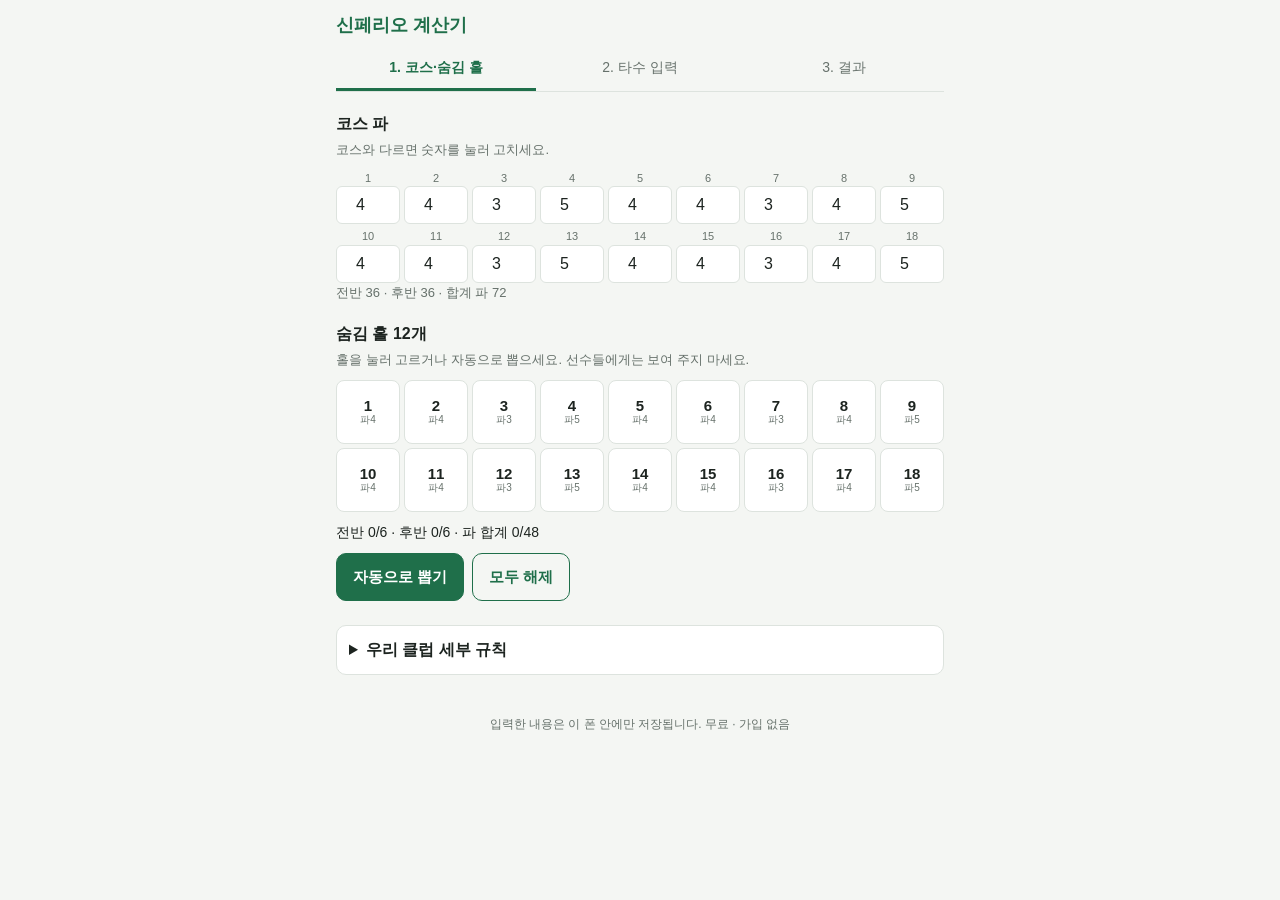
==== index.html @ a630f060 "신페리오 계산기: 숨김 홀 뽑기, 타수 입력, 순위·카톡 복사 Co-Authored-By: Claude Opus 5.5 <noreply@anthropic.com>" ====
<!doctype html>
<html lang="ko">
<head>
  <meta charset="utf-8">
  <meta name="viewport" content="width=device-width, initial-scale=1">
  <title>신페리오 계산기</title>
  <meta name="description" content="골프 월례회 신페리오 점수를 폰으로 바로 계산합니다. 무료, 가입 없음.">
  <meta property="og:type" content="website">
  <meta property="og:title" content="신페리오 계산기 · 골프 월례회">
  <meta property="og:description" content="숨김 홀 뽑기부터 핸디캡·순위·카톡 공유까지 폰으로 한 번에. 무료, 가입 없음.">
  <meta name="theme-color" content="#1f6f4a">
  <link rel="stylesheet" href="style.css">
</head>
<body>
  <header class="top">
    <h1>신페리오 계산기</h1>
    <nav class="tabs" role="tablist">
      <button role="tab" data-tab="course" aria-selected="true">1. 코스·숨김 홀</button>
      <button role="tab" data-tab="scores">2. 타수 입력</button>
      <button role="tab" data-tab="result">3. 결과</button>
    </nav>
  </header>

  <main>
    <!-- 1. 코스와 숨김 홀 -->
    <section class="panel" id="tab-course">
      <h2>코스 파</h2>
      <p class="hint">코스와 다르면 숫자를 눌러 고치세요.</p>
      <div class="par-grid" id="parGrid"></div>
      <p class="hint" id="parTotal"></p>

      <h2>숨김 홀 12개</h2>
      <p class="hint">홀을 눌러 고르거나 자동으로 뽑으세요. 선수들에게는 보여 주지 마세요.</p>
      <div class="hole-grid" id="holeGrid"></div>
      <p class="status" id="hiddenStatus"></p>
      <div class="row">
        <button class="btn" id="pickBtn" type="button">자동으로 뽑기</button>
        <button class="btn ghost" id="clearHiddenBtn" type="button">모두 해제</button>
      </div>

      <details class="opts">
        <summary>우리 클럽 세부 규칙</summary>
        <label class="check">
          <input type="checkbox" id="optDoublePar">
          숨김 홀 타수는 더블파까지만 셈
        </label>
        <label>핸디캡 상한
          <input type="number" id="optHcMax" inputmode="decimal" placeholder="없음" min="0">
        </label>
        <label>핸디캡 표시
          <select id="optRounding">
            <option value="decimal">소수 첫째 자리 (13.2)</option>
            <option value="integer">정수로 반올림 (13)</option>
          </select>
        </label>
        <label>네트가 같을 때
          <select id="optTie">
            <option value="lowerHc">핸디캡 낮은 사람이 위</option>
            <option value="shared">공동 순위</option>
          </select>
        </label>
      </details>
    </section>

    <!-- 2. 타수 입력 -->
    <section class="panel" id="tab-scores" hidden>
      <div id="players"></div>
      <button class="btn wide" id="addPlayerBtn" type="button">+ 선수 추가</button>
    </section>

    <!-- 3. 결과 -->
    <section class="panel" id="tab-result" hidden>
      <label>모임 이름
        <input id="eventName" placeholder="예: 10월 월례회" maxlength="30">
      </label>
      <p class="warn" id="resultWarn"></p>
      <div class="table-wrap">
        <table class="result">
          <thead>
            <tr><th>순위</th><th>이름</th><th>총타</th><th>핸디</th><th>네트</th></tr>
          </thead>
          <tbody id="resultBody"></tbody>
        </table>
      </div>
      <p class="medal" id="medalist"></p>
      <div class="row">
        <button class="btn" id="copyBtn" type="button">카톡에 붙여넣을 결과 복사</button>
      </div>
      <button class="btn ghost wide" id="newRoundBtn" type="button">새 월례회 시작 (이름은 남기고 타수 지우기)</button>
    </section>
  </main>

  <footer class="foot">
    입력한 내용은 이 폰 안에만 저장됩니다. 무료 · 가입 없음
  </footer>

  <div class="toast" id="toast" role="status"></div>

  <script src="js/perio.js"></script>
  <script src="js/app.js"></script>
</body>
</html>
---- style.css ----
/* 색은 전부 변수로. 다크 모드는 아래에서 같은 이름으로 다시 정한다. */
:root {
  --bg: #f4f6f3;
  --card: #ffffff;
  --ink: #1d2420;
  --muted: #66716b;
  --line: #dde3de;
  --green: #1f6f4a;
  --green-soft: #e3f1e9;
  --gold: #b7862b;
  --warn: #b3412e;
  --on-green: #ffffff; /* 초록 바탕 위 글자 */
}
@media (prefers-color-scheme: dark) {
  :root {
    --bg: #121614;
    --card: #1b211e;
    --ink: #e8ece9;
    --muted: #9aa59f;
    --line: #2c3530;
    --green: #4fbf88;
    --green-soft: #1d3328;
    --gold: #e0b45c;
    --warn: #ef7d68;
    --on-green: #0f1a14;
  }
}

* { box-sizing: border-box; }

body {
  margin: 0;
  background: var(--bg);
  color: var(--ink);
  font-family: -apple-system, "Apple SD Gothic Neo", "Malgun Gothic", "Noto Sans KR", sans-serif;
  line-height: 1.5;
  word-break: keep-all;
  -webkit-text-size-adjust: 100%;
}

main, .top, .foot { max-width: 640px; margin: 0 auto; }

/* ---------- 위쪽 제목 + 탭 (스크롤해도 붙어 있음) ---------- */
.top {
  position: sticky;
  top: 0;
  z-index: 5;
  background: var(--bg);
  padding: 12px 16px 0;
}
.top h1 { margin: 0 0 8px; font-size: 18px; color: var(--green); }
.tabs { display: flex; gap: 4px; border-bottom: 1px solid var(--line); }
.tabs button {
  flex: 1;
  padding: 10px 4px;
  border: none;
  border-bottom: 3px solid transparent;
  background: none;
  color: var(--muted);
  font: inherit;
  font-size: 14px;
  cursor: pointer;
}
.tabs button[aria-selected="true"] { color: var(--green); border-bottom-color: var(--green); font-weight: 700; }

.panel { padding: 16px; }
.panel h2 { font-size: 16px; margin: 20px 0 4px; }
.panel h2:first-child { margin-top: 4px; }
.hint { margin: 0 0 10px; font-size: 13px; color: var(--muted); }

/* ---------- 코스 파 ---------- */
.par-grid, .hole-grid {
  display: grid;
  grid-template-columns: repeat(9, 1fr);
  gap: 4px;
}
.par-cell { text-align: center; font-size: 11px; color: var(--muted); }
.par-cell input {
  width: 100%;
  padding: 6px 0;
  text-align: center;
  font-size: 16px;
  border: 1px solid var(--line);
  border-radius: 6px;
  background: var(--card);
  color: var(--ink);
}

/* ---------- 숨김 홀 버튼 ---------- */
.hole {
  aspect-ratio: 1;
  border: 1px solid var(--line);
  border-radius: 8px;
  background: var(--card);
  color: var(--ink);
  font: inherit;
  font-size: 15px;
  font-weight: 700;
  cursor: pointer;
  display: flex;
  flex-direction: column;
  align-items: center;
  justify-content: center;
  line-height: 1.1;
}
.hole small { font-size: 10px; font-weight: 400; color: var(--muted); }
.hole.on { background: var(--green); border-color: var(--green); color: var(--on-green); }
.hole.on small { color: var(--on-green); opacity: 0.8; }

.status { margin: 10px 0; font-size: 14px; }
.status.ok { color: var(--green); }
.status.bad { color: var(--warn); }

/* ---------- 버튼 ---------- */
.row { display: flex; gap: 8px; flex-wrap: wrap; margin: 8px 0; }
.btn {
  padding: 12px 16px;
  border: 1px solid var(--green);
  border-radius: 10px;
  background: var(--green);
  color: var(--on-green);
  font: inherit;
  font-size: 15px;
  font-weight: 700;
  cursor: pointer;
}
.btn.ghost { background: none; color: var(--green); }
.btn.wide { width: 100%; margin-top: 12px; }
.icon-btn {
  border: none;
  background: none;
  color: var(--muted);
  font-size: 14px;
  cursor: pointer;
  padding: 6px;
}

/* ---------- 세부 규칙 ---------- */
.opts {
  margin-top: 24px;
  padding: 12px;
  border: 1px solid var(--line);
  border-radius: 10px;
  background: var(--card);
}
.opts summary { cursor: pointer; font-weight: 700; }
.opts label { display: grid; gap: 4px; margin-top: 12px; font-size: 14px; }
.opts label.check { display: flex; align-items: center; gap: 8px; }

input, select {
  font: inherit;
  font-size: 16px; /* 16px 미만이면 아이폰이 입력할 때 화면을 확대한다 */
  color: var(--ink);
  background: var(--card);
  border: 1px solid var(--line);
  border-radius: 8px;
  padding: 8px 10px;
}
.panel > label { display: grid; gap: 4px; font-size: 14px; }

/* ---------- 선수 카드 ---------- */
.player {
  background: var(--card);
  border: 1px solid var(--line);
  border-radius: 12px;
  padding: 12px;
  margin-bottom: 12px;
}
.player-head { display: flex; align-items: center; gap: 8px; margin-bottom: 8px; }
.player-head input { flex: 1; min-width: 0; font-weight: 700; }
.player-total { font-size: 14px; color: var(--muted); white-space: nowrap; }
.score-grid {
  display: grid;
  grid-template-columns: repeat(9, 1fr);
  gap: 3px;
}
.score-grid + .score-grid { margin-top: 6px; }
.score-cell { text-align: center; font-size: 10px; color: var(--muted); }
.score-cell input {
  width: 100%;
  padding: 7px 0;
  text-align: center;
  border-radius: 6px;
}

/* ---------- 결과 ---------- */
.warn { color: var(--warn); font-size: 14px; margin: 12px 0 0; }
.warn:empty { display: none; }
.table-wrap { overflow-x: auto; margin-top: 12px; }
.result { width: 100%; border-collapse: collapse; background: var(--card); border-radius: 10px; overflow: hidden; }
.result th, .result td { padding: 10px 8px; text-align: center; border-bottom: 1px solid var(--line); font-size: 15px; }
.result th { font-size: 12px; color: var(--muted); font-weight: 400; }
.result td.name { text-align: left; font-weight: 700; }
.result td.net { font-weight: 700; color: var(--green); }
.result tr.top1 td { background: var(--green-soft); }
.medal { margin: 12px 0; color: var(--gold); font-weight: 700; }
.medal:empty { display: none; }

.foot { padding: 24px 16px 40px; text-align: center; font-size: 12px; color: var(--muted); }

.toast {
  position: fixed;
  left: 50%;
  bottom: 24px;
  transform: translateX(-50%);
  background: rgba(20, 30, 25, 0.92);
  color: #fff;
  padding: 8px 16px;
  border-radius: 20px;
  font-size: 14px;
  opacity: 0;
  transition: opacity 0.2s;
  pointer-events: none;
}
.toast.show { opacity: 1; }
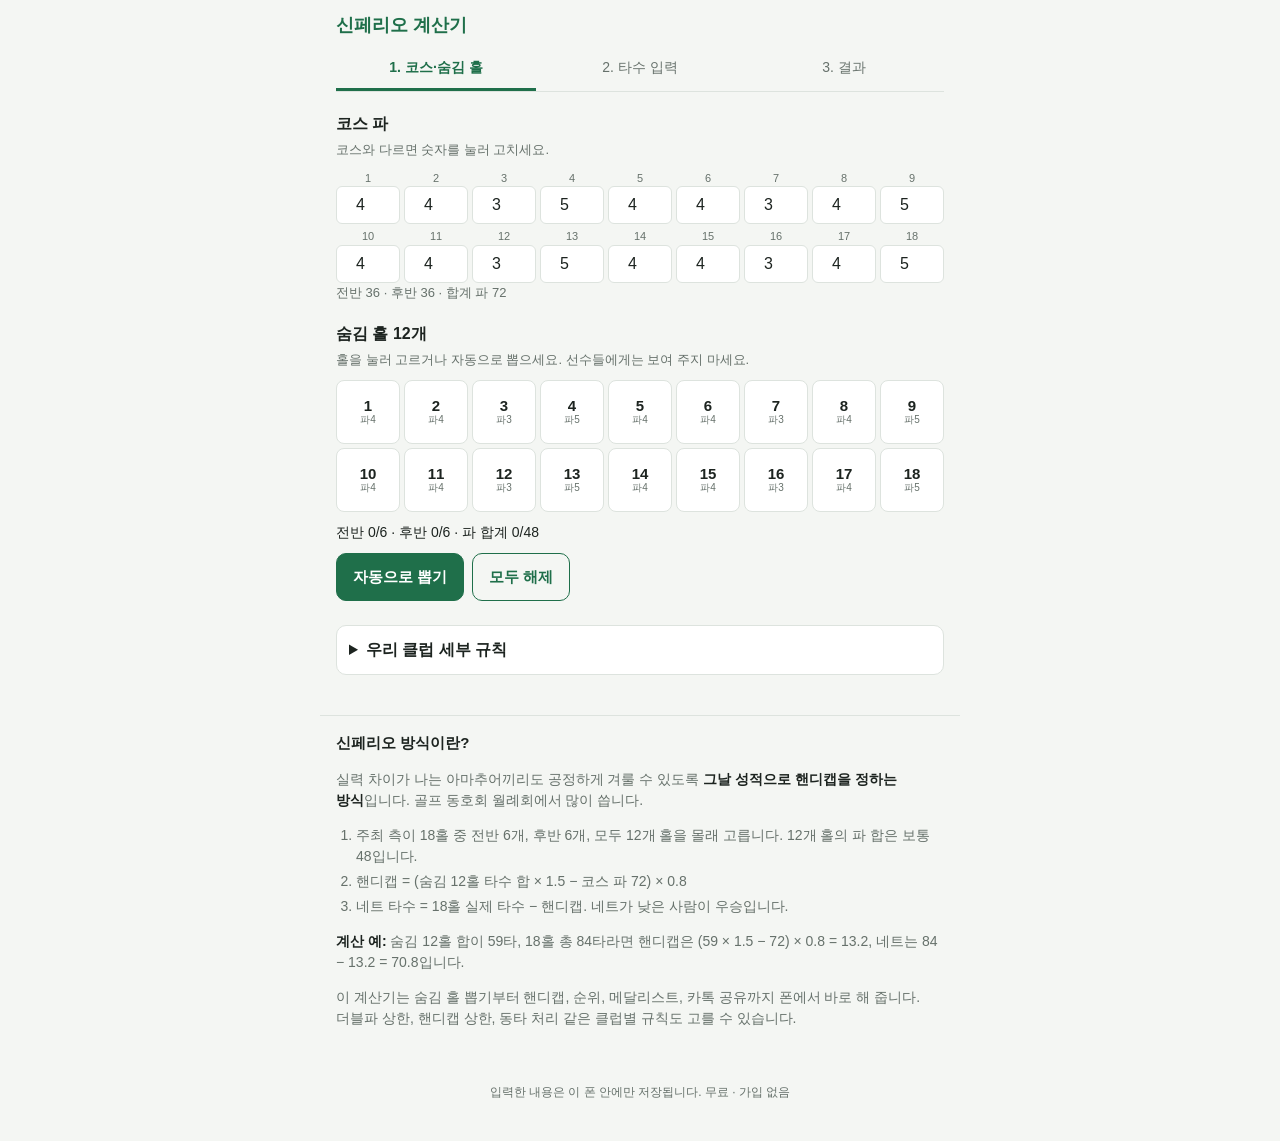
==== commit f6fb418e: "검색 노출: 제목·설명·canonical·구조화 데이터, 신페리오 설명글, sitemap Co-Authored-By: Claude Opus 5.5 <noreply@anthropic" ====
--- a/index.html
+++ b/index.html
@@ -3,11 +3,31 @@
 <head>
   <meta charset="utf-8">
   <meta name="viewport" content="width=device-width, initial-scale=1">
-  <title>신페리오 계산기</title>
-  <meta name="description" content="골프 월례회 신페리오 점수를 폰으로 바로 계산합니다. 무료, 가입 없음.">
+  <title>신페리오 계산기 - 골프 월례회 핸디캡·순위 자동 계산 (무료)</title>
+  <meta name="description" content="골프 월례회 신페리오 점수를 폰으로 바로 계산합니다. 숨김 홀 12개 자동 뽑기, 핸디캡·네트·순위·메달리스트 계산, 카톡 공유. 무료, 가입 없음.">
+  <link rel="canonical" href="https://antcraft159.github.io/sinperio/">
+  <!-- 검색엔진이 "웹 앱" 으로 알아보게 하는 정보 -->
+  <script type="application/ld+json">
+  {
+    "@context": "https://schema.org",
+    "@type": "WebApplication",
+    "name": "신페리오 계산기",
+    "url": "https://antcraft159.github.io/sinperio/",
+    "description": "골프 월례회 신페리오 핸디캡과 순위를 폰으로 바로 계산하는 무료 웹 앱",
+    "applicationCategory": "SportsApplication",
+    "operatingSystem": "Any",
+    "inLanguage": "ko",
+    "offers": { "@type": "Offer", "price": "0", "priceCurrency": "KRW" }
+  }
+  </script>
   <meta property="og:type" content="website">
   <meta property="og:title" content="신페리오 계산기 · 골프 월례회">
   <meta property="og:description" content="숨김 홀 뽑기부터 핸디캡·순위·카톡 공유까지 폰으로 한 번에. 무료, 가입 없음.">
+  <meta property="og:url" content="https://antcraft159.github.io/sinperio/">
+  <!-- 카톡은 https 전체 주소의 jpg/png 만 미리보기로 띄운다 -->
+  <meta property="og:image" content="https://antcraft159.github.io/sinperio/og.png">
+  <meta property="og:image:width" content="1200">
+  <meta property="og:image:height" content="630">
   <meta name="theme-color" content="#1f6f4a">
   <link rel="stylesheet" href="style.css">
 </head>
@@ -43,6 +63,9 @@
         <label class="check">
           <input type="checkbox" id="optDoublePar">
           숨김 홀 타수는 더블파까지만 셈
+        </label>
+        <label>숨김 홀 12개의 파 합
+          <input type="number" id="optTarget" inputmode="numeric" min="36" max="60">
         </label>
         <label>핸디캡 상한
           <input type="number" id="optHcMax" inputmode="decimal" placeholder="없음" min="0">
@@ -90,6 +113,19 @@
     </section>
   </main>
 
+  <!-- 검색엔진은 글자를 읽고 순위를 매긴다. 계산기만 있으면 읽을 글이 없어서 설명을 붙여 둔다. -->
+  <section class="about">
+    <h2>신페리오 방식이란?</h2>
+    <p>실력 차이가 나는 아마추어끼리도 공정하게 겨룰 수 있도록 <strong>그날 성적으로 핸디캡을 정하는 방식</strong>입니다. 골프 동호회 월례회에서 많이 씁니다.</p>
+    <ol>
+      <li>주최 측이 18홀 중 전반 6개, 후반 6개, 모두 12개 홀을 몰래 고릅니다. 12개 홀의 파 합은 보통 48입니다.</li>
+      <li>핸디캡 = (숨김 12홀 타수 합 × 1.5 − 코스 파 72) × 0.8</li>
+      <li>네트 타수 = 18홀 실제 타수 − 핸디캡. 네트가 낮은 사람이 우승입니다.</li>
+    </ol>
+    <p><strong>계산 예:</strong> 숨김 12홀 합이 59타, 18홀 총 84타라면 핸디캡은 (59 × 1.5 − 72) × 0.8 = 13.2, 네트는 84 − 13.2 = 70.8입니다.</p>
+    <p>이 계산기는 숨김 홀 뽑기부터 핸디캡, 순위, 메달리스트, 카톡 공유까지 폰에서 바로 해 줍니다. 더블파 상한, 핸디캡 상한, 동타 처리 같은 클럽별 규칙도 고를 수 있습니다.</p>
+  </section>
+
   <footer class="foot">
     입력한 내용은 이 폰 안에만 저장됩니다. 무료 · 가입 없음
   </footer>
--- a/style.css
+++ b/style.css
@@ -213,3 +213,17 @@
   pointer-events: none;
 }
 .toast.show { opacity: 1; }
+
+/* ---------- 신페리오 설명 (검색엔진용 글이기도 하다) ---------- */
+.about {
+  max-width: 640px;
+  margin: 24px auto 0;
+  padding: 16px;
+  border-top: 1px solid var(--line);
+  font-size: 14px;
+  color: var(--muted);
+}
+.about h2 { font-size: 15px; color: var(--ink); margin: 0 0 8px; }
+.about strong { color: var(--ink); }
+.about ol { padding-left: 20px; }
+.about li { margin-bottom: 4px; }
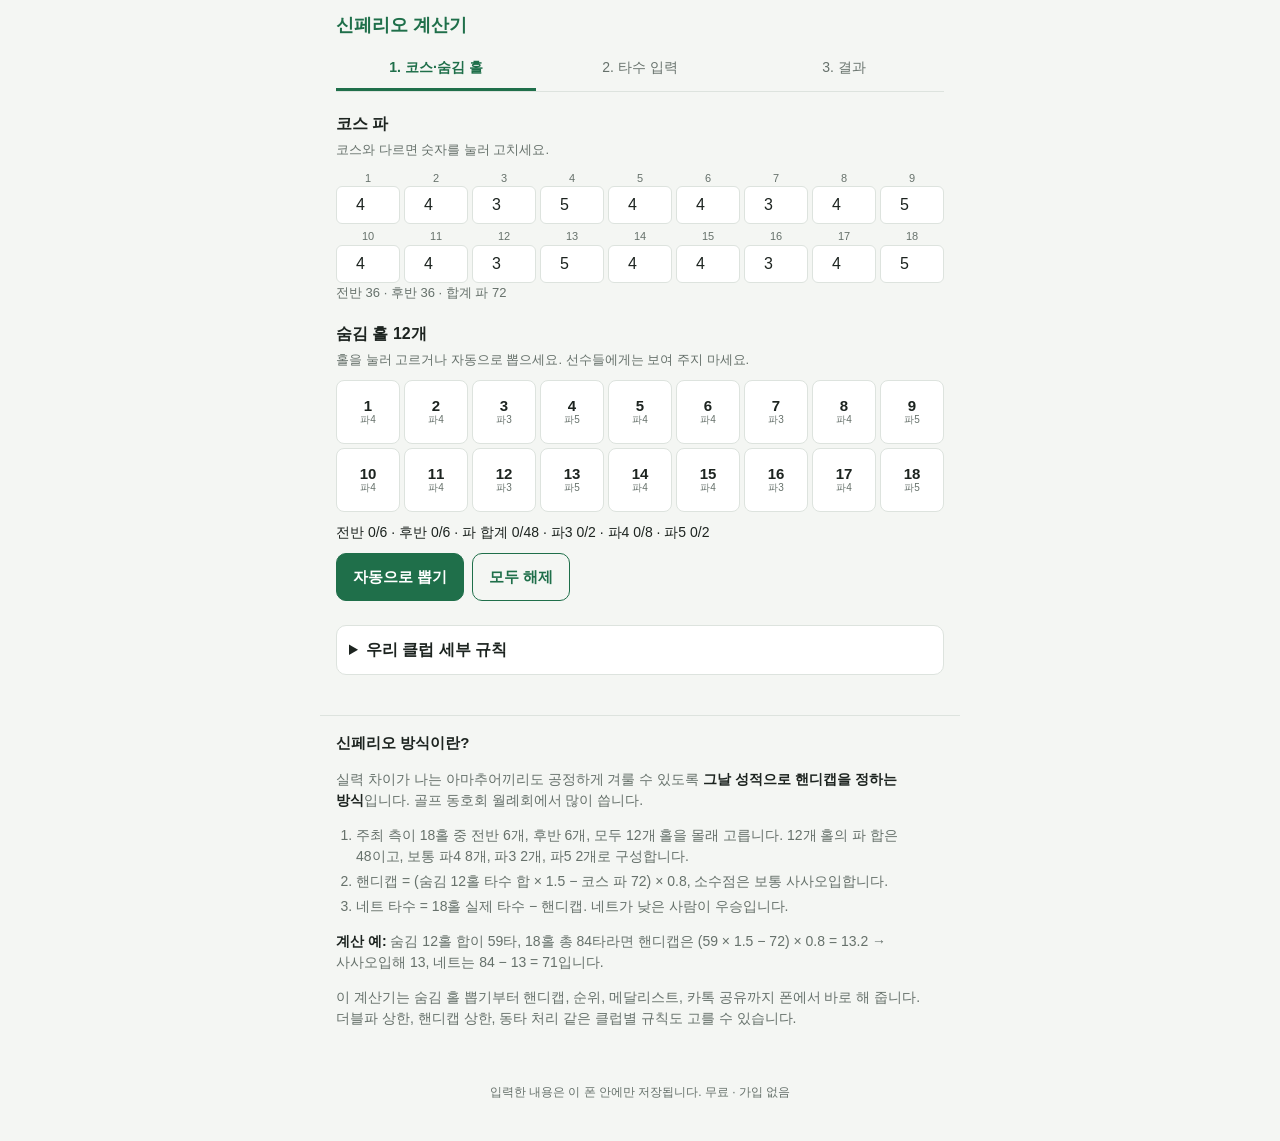
==== commit bb782f9d: "기본 규칙을 가장 흔한 관행으로: 숨김 홀 파4 8·파3 2·파5 2, 핸디캡 사사오입 Co-Authored-By: Claude Opus 5.5 <noreply@anthropic." ====
--- a/index.html
+++ b/index.html
@@ -64,6 +64,12 @@
           <input type="checkbox" id="optDoublePar">
           숨김 홀 타수는 더블파까지만 셈
         </label>
+        <label>숨김 홀 구성
+          <select id="optComposition">
+            <option value="standard">파4 8개 · 파3 2개 · 파5 2개 (가장 흔함)</option>
+            <option value="any">파 합만 맞으면 어떤 조합이든</option>
+          </select>
+        </label>
         <label>숨김 홀 12개의 파 합
           <input type="number" id="optTarget" inputmode="numeric" min="36" max="60">
         </label>
@@ -72,8 +78,8 @@
         </label>
         <label>핸디캡 표시
           <select id="optRounding">
-            <option value="decimal">소수 첫째 자리 (13.2)</option>
-            <option value="integer">정수로 반올림 (13)</option>
+            <option value="integer">사사오입해 정수로 (13.2 → 13, 가장 흔함)</option>
+            <option value="decimal">소수 첫째 자리 그대로 (13.2)</option>
           </select>
         </label>
         <label>네트가 같을 때
@@ -118,11 +124,11 @@
     <h2>신페리오 방식이란?</h2>
     <p>실력 차이가 나는 아마추어끼리도 공정하게 겨룰 수 있도록 <strong>그날 성적으로 핸디캡을 정하는 방식</strong>입니다. 골프 동호회 월례회에서 많이 씁니다.</p>
     <ol>
-      <li>주최 측이 18홀 중 전반 6개, 후반 6개, 모두 12개 홀을 몰래 고릅니다. 12개 홀의 파 합은 보통 48입니다.</li>
-      <li>핸디캡 = (숨김 12홀 타수 합 × 1.5 − 코스 파 72) × 0.8</li>
+      <li>주최 측이 18홀 중 전반 6개, 후반 6개, 모두 12개 홀을 몰래 고릅니다. 12개 홀의 파 합은 48이고, 보통 파4 8개, 파3 2개, 파5 2개로 구성합니다.</li>
+      <li>핸디캡 = (숨김 12홀 타수 합 × 1.5 − 코스 파 72) × 0.8, 소수점은 보통 사사오입합니다.</li>
       <li>네트 타수 = 18홀 실제 타수 − 핸디캡. 네트가 낮은 사람이 우승입니다.</li>
     </ol>
-    <p><strong>계산 예:</strong> 숨김 12홀 합이 59타, 18홀 총 84타라면 핸디캡은 (59 × 1.5 − 72) × 0.8 = 13.2, 네트는 84 − 13.2 = 70.8입니다.</p>
+    <p><strong>계산 예:</strong> 숨김 12홀 합이 59타, 18홀 총 84타라면 핸디캡은 (59 × 1.5 − 72) × 0.8 = 13.2 → 사사오입해 13, 네트는 84 − 13 = 71입니다.</p>
     <p>이 계산기는 숨김 홀 뽑기부터 핸디캡, 순위, 메달리스트, 카톡 공유까지 폰에서 바로 해 줍니다. 더블파 상한, 핸디캡 상한, 동타 처리 같은 클럽별 규칙도 고를 수 있습니다.</p>
   </section>
 
